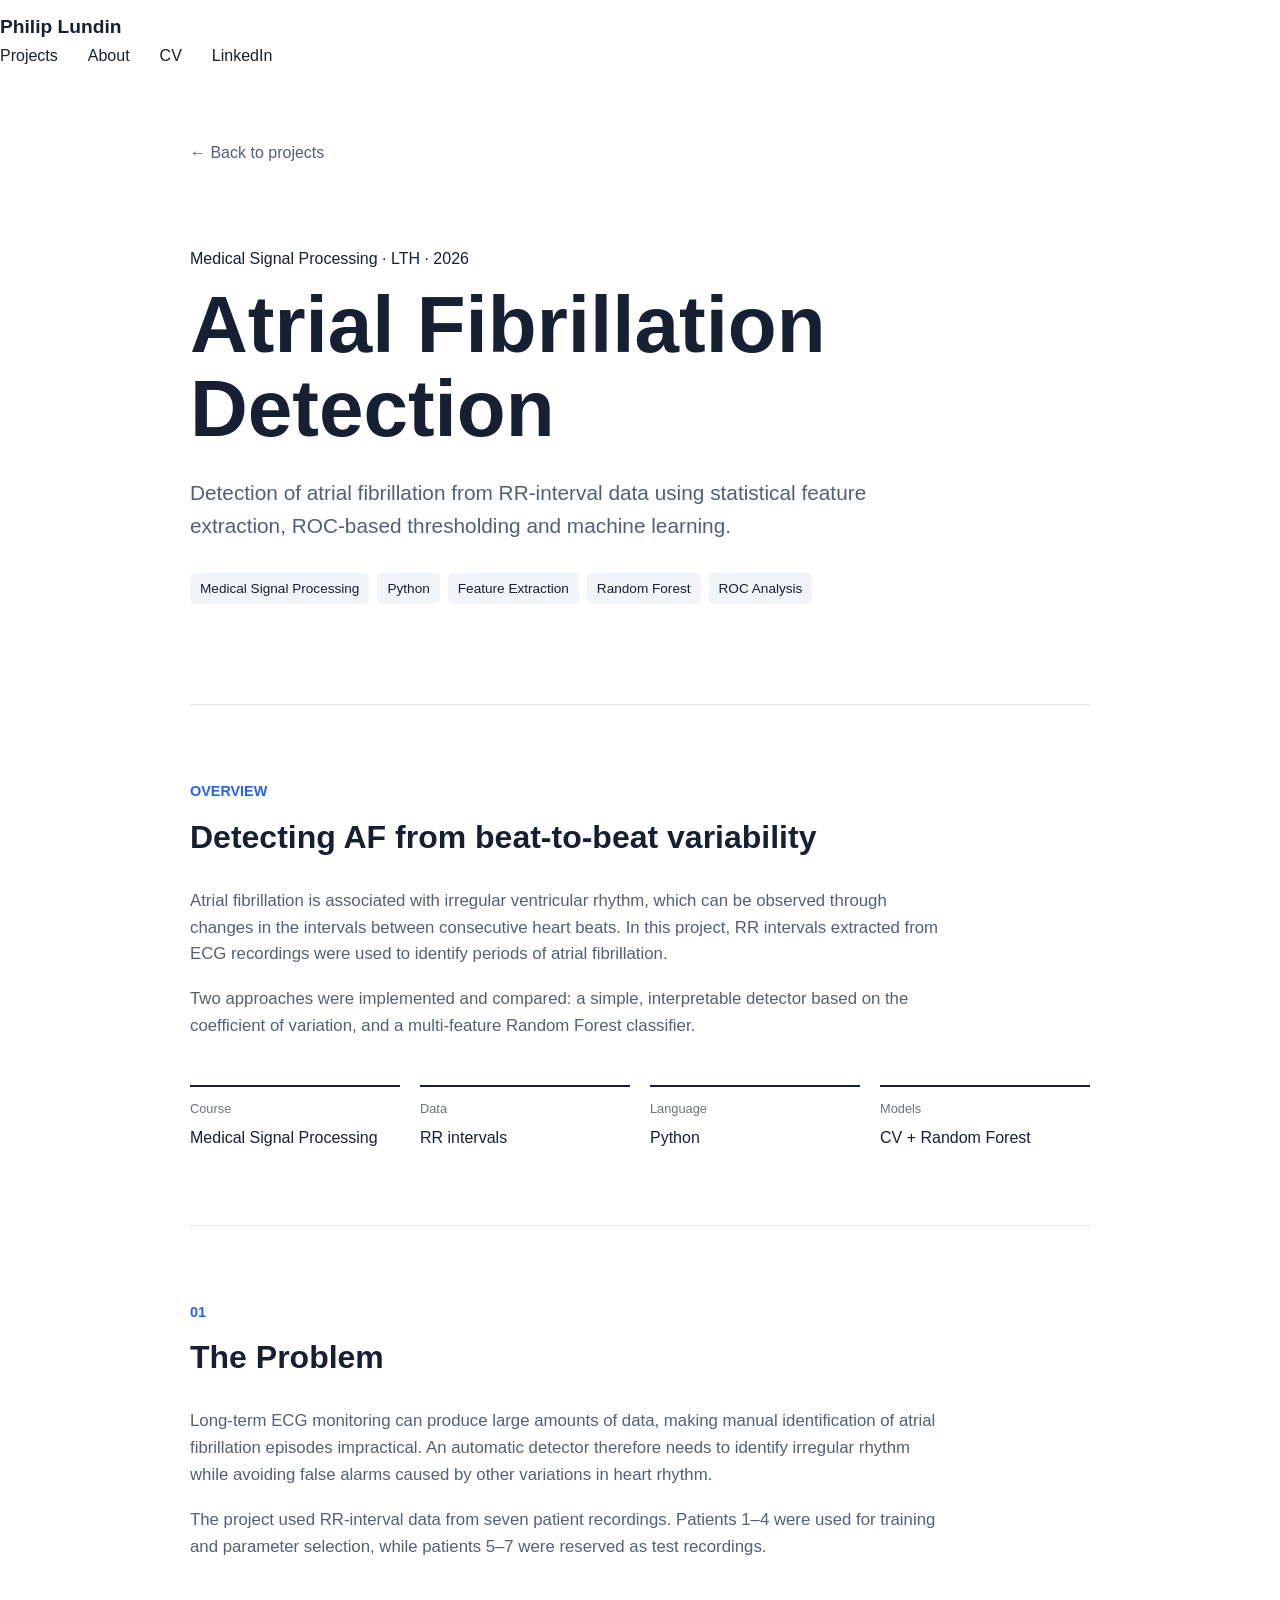
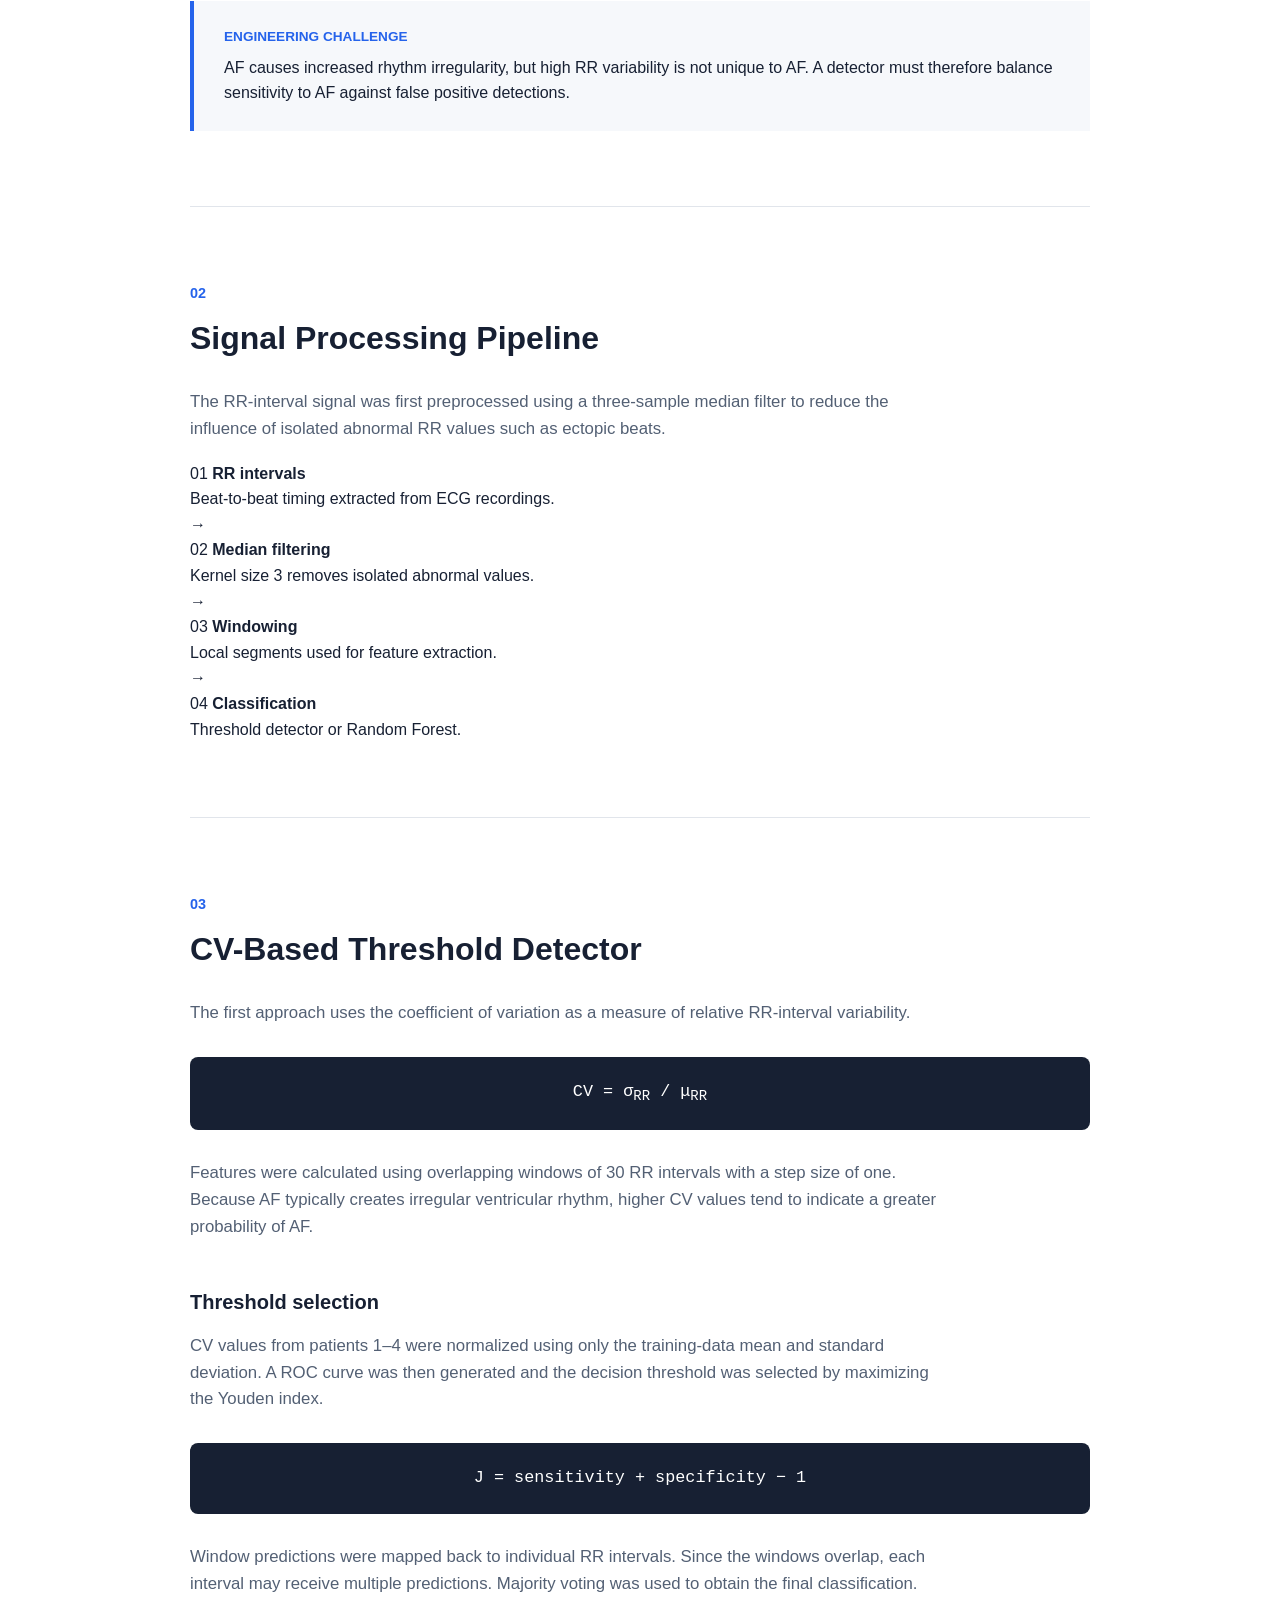
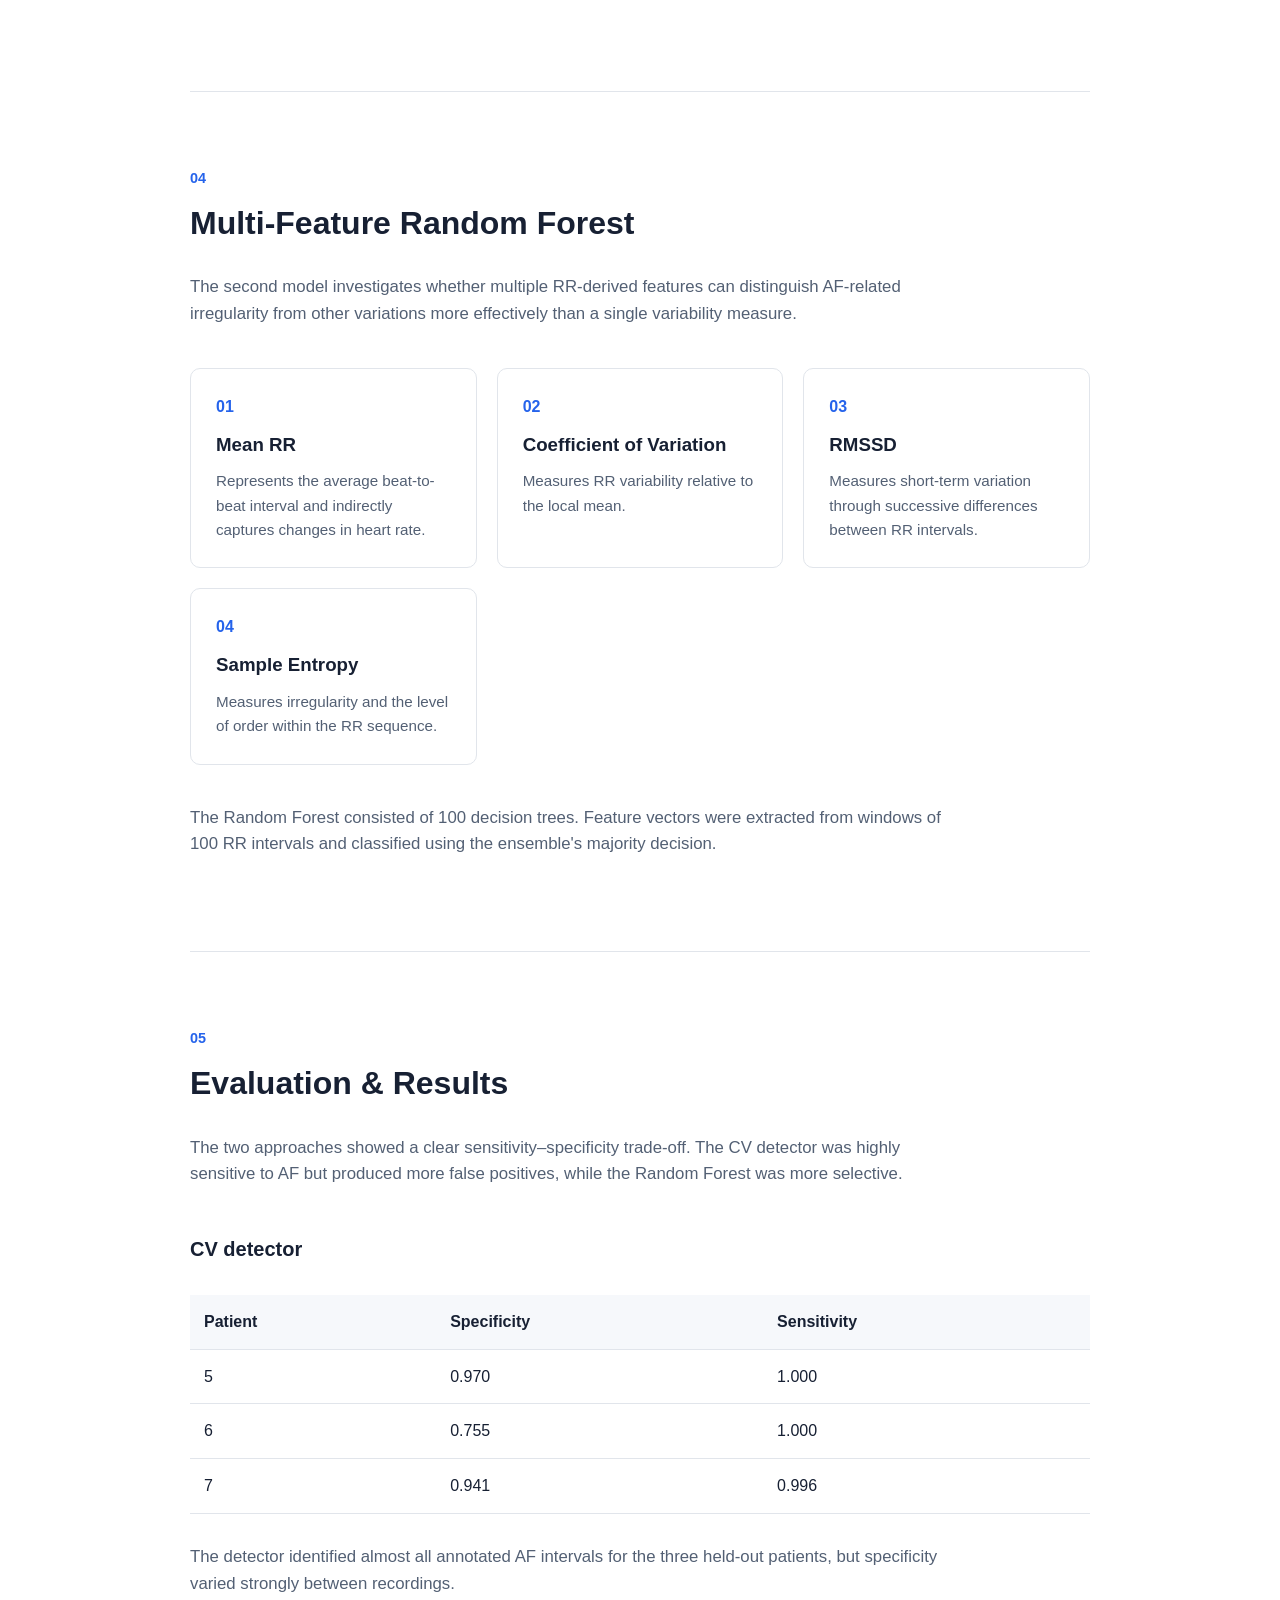
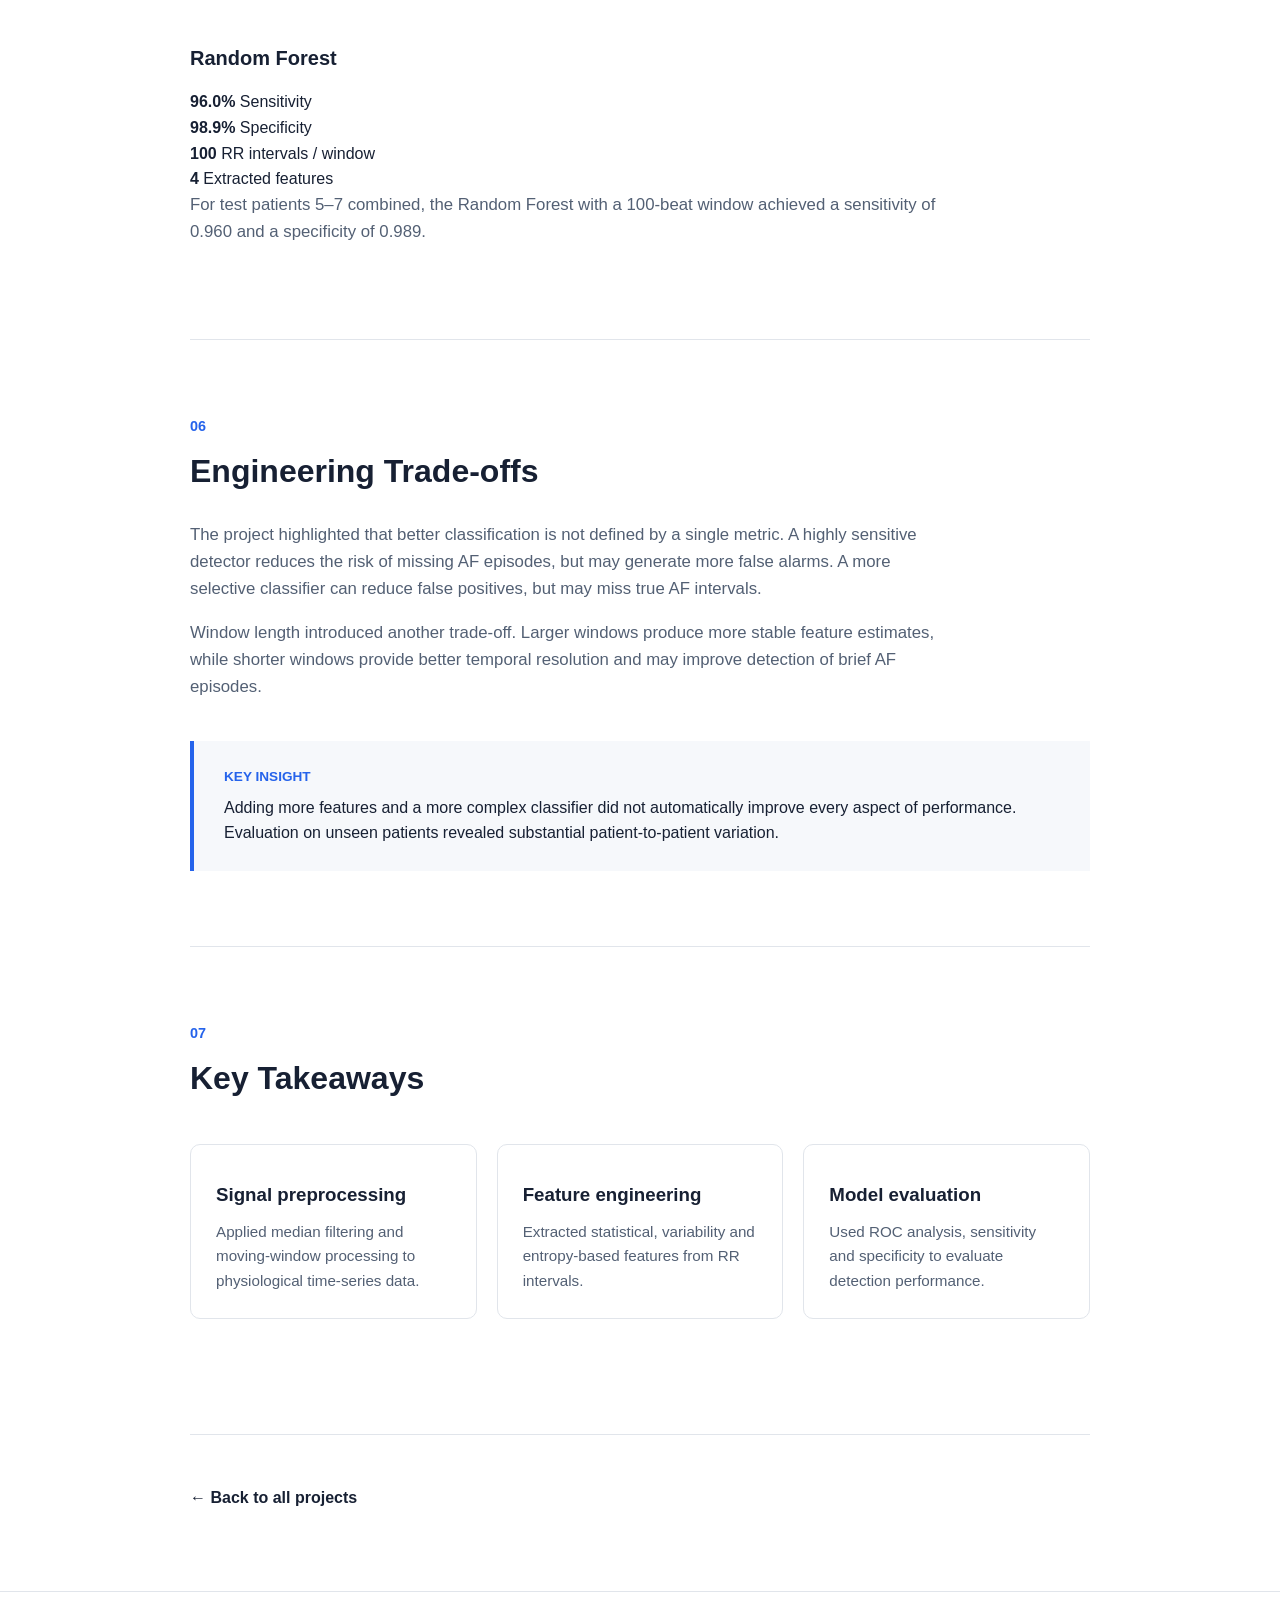
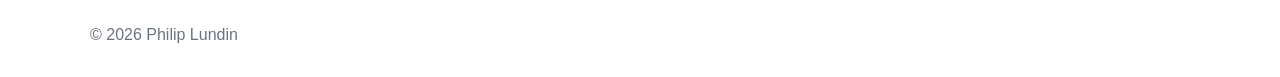
==== projects/af-detection.html @ 6f939ded "Create af-detection.html" ====
<!DOCTYPE html>
<html lang="en">

<head>
    <meta charset="UTF-8">
    <meta name="viewport" content="width=device-width, initial-scale=1.0">

    <title>Atrial Fibrillation Detection | Philip Lundin</title>

    <link rel="stylesheet" href="../style.css">
</head>

<body>

    <!-- Navigation -->
    <nav>
        <div class="nav-container">

            <div class="logo">
                <a href="../index.html">Philip Lundin</a>
            </div>

            <div class="nav-links">
                <a href="../index.html#projects">Projects</a>
                <a href="../index.html#about">About</a>
                <a href="../Philip_Lundin_CV.pdf" target="_blank">CV</a>
                <a href="https://www.linkedin.com/in/philip-lundin-190a9a296/"
                   target="_blank">
                    LinkedIn
                </a>
            </div>

        </div>
    </nav>


    <main class="container project-page">

        <a href="../index.html#projects" class="back-link">
            ← Back to projects
        </a>


        <!-- Project Hero -->
        <section class="project-hero">

            <p class="eyebrow">
                Medical Signal Processing · LTH · 2026
            </p>

            <h1>Atrial Fibrillation Detection</h1>

            <p class="project-lead">
                Detection of atrial fibrillation from RR-interval data using
                statistical feature extraction, ROC-based thresholding and
                machine learning.
            </p>

            <div class="tags project-tags">
                <span class="tag">Medical Signal Processing</span>
                <span class="tag">Python</span>
                <span class="tag">Feature Extraction</span>
                <span class="tag">Random Forest</span>
                <span class="tag">ROC Analysis</span>
            </div>

        </section>


        <!-- Overview -->
        <section class="project-section">

            <p class="section-number">OVERVIEW</p>

            <h2>Detecting AF from beat-to-beat variability</h2>

            <p>
                Atrial fibrillation is associated with irregular ventricular
                rhythm, which can be observed through changes in the intervals
                between consecutive heart beats. In this project, RR intervals
                extracted from ECG recordings were used to identify periods of
                atrial fibrillation.
            </p>

            <p>
                Two approaches were implemented and compared: a simple,
                interpretable detector based on the coefficient of variation,
                and a multi-feature Random Forest classifier.
            </p>

            <div class="project-facts">

                <div>
                    <span class="fact-label">Course</span>
                    Medical Signal Processing
                </div>

                <div>
                    <span class="fact-label">Data</span>
                    RR intervals
                </div>

                <div>
                    <span class="fact-label">Language</span>
                    Python
                </div>

                <div>
                    <span class="fact-label">Models</span>
                    CV + Random Forest
                </div>

            </div>

        </section>


        <!-- Problem -->
        <section class="project-section">

            <p class="section-number">01</p>

            <h2>The Problem</h2>

            <p>
                Long-term ECG monitoring can produce large amounts of data,
                making manual identification of atrial fibrillation episodes
                impractical. An automatic detector therefore needs to identify
                irregular rhythm while avoiding false alarms caused by other
                variations in heart rhythm.
            </p>

            <p>
                The project used RR-interval data from seven patient recordings.
                Patients 1–4 were used for training and parameter selection,
                while patients 5–7 were reserved as test recordings.
            </p>

            <div class="highlight-box">

                <span>Engineering challenge</span>

                <p>
                    AF causes increased rhythm irregularity, but high RR
                    variability is not unique to AF. A detector must therefore
                    balance sensitivity to AF against false positive detections.
                </p>

            </div>

        </section>


        <!-- Processing Pipeline -->
        <section class="project-section">

            <p class="section-number">02</p>

            <h2>Signal Processing Pipeline</h2>

            <p>
                The RR-interval signal was first preprocessed using a
                three-sample median filter to reduce the influence of isolated
                abnormal RR values such as ectopic beats.
            </p>

            <div class="af-pipeline">

                <div class="pipeline-step">
                    <span>01</span>
                    <strong>RR intervals</strong>
                    <p>Beat-to-beat timing extracted from ECG recordings.</p>
                </div>

                <div class="pipeline-arrow">→</div>

                <div class="pipeline-step">
                    <span>02</span>
                    <strong>Median filtering</strong>
                    <p>Kernel size 3 removes isolated abnormal values.</p>
                </div>

                <div class="pipeline-arrow">→</div>

                <div class="pipeline-step">
                    <span>03</span>
                    <strong>Windowing</strong>
                    <p>Local segments used for feature extraction.</p>
                </div>

                <div class="pipeline-arrow">→</div>

                <div class="pipeline-step">
                    <span>04</span>
                    <strong>Classification</strong>
                    <p>Threshold detector or Random Forest.</p>
                </div>

            </div>

        </section>


        <!-- CV detector -->
        <section class="project-section">

            <p class="section-number">03</p>

            <h2>CV-Based Threshold Detector</h2>

            <p>
                The first approach uses the coefficient of variation as a
                measure of relative RR-interval variability.
            </p>

            <div class="equation">
                CV = σ<sub>RR</sub> / μ<sub>RR</sub>
            </div>

            <p>
                Features were calculated using overlapping windows of 30 RR
                intervals with a step size of one. Because AF typically creates
                irregular ventricular rhythm, higher CV values tend to indicate
                a greater probability of AF.
            </p>

            <h3 class="subheading">Threshold selection</h3>

            <p>
                CV values from patients 1–4 were normalized using only the
                training-data mean and standard deviation. A ROC curve was then
                generated and the decision threshold was selected by maximizing
                the Youden index.
            </p>

            <div class="equation">
                J = sensitivity + specificity − 1
            </div>

            <p>
                Window predictions were mapped back to individual RR intervals.
                Since the windows overlap, each interval may receive multiple
                predictions. Majority voting was used to obtain the final
                classification.
            </p>

        </section>


        <!-- Random Forest -->
        <section class="project-section">

            <p class="section-number">04</p>

            <h2>Multi-Feature Random Forest</h2>

            <p>
                The second model investigates whether multiple RR-derived
                features can distinguish AF-related irregularity from other
                variations more effectively than a single variability measure.
            </p>

            <div class="method-grid">

                <div class="method-card">
                    <span>01</span>
                    <h3>Mean RR</h3>
                    <p>
                        Represents the average beat-to-beat interval and
                        indirectly captures changes in heart rate.
                    </p>
                </div>

                <div class="method-card">
                    <span>02</span>
                    <h3>Coefficient of Variation</h3>
                    <p>
                        Measures RR variability relative to the local mean.
                    </p>
                </div>

                <div class="method-card">
                    <span>03</span>
                    <h3>RMSSD</h3>
                    <p>
                        Measures short-term variation through successive
                        differences between RR intervals.
                    </p>
                </div>

                <div class="method-card">
                    <span>04</span>
                    <h3>Sample Entropy</h3>
                    <p>
                        Measures irregularity and the level of order within
                        the RR sequence.
                    </p>
                </div>

            </div>

            <p>
                The Random Forest consisted of 100 decision trees. Feature
                vectors were extracted from windows of 100 RR intervals and
                classified using the ensemble's majority decision.
            </p>

        </section>


        <!-- Results -->
        <section class="project-section">

            <p class="section-number">05</p>

            <h2>Evaluation & Results</h2>

            <p>
                The two approaches showed a clear sensitivity–specificity
                trade-off. The CV detector was highly sensitive to AF but
                produced more false positives, while the Random Forest was more
                selective.
            </p>

            <h3 class="subheading">CV detector</h3>

            <div class="results-table-wrapper">

                <table class="results-table">

                    <thead>
                        <tr>
                            <th>Patient</th>
                            <th>Specificity</th>
                            <th>Sensitivity</th>
                        </tr>
                    </thead>

                    <tbody>
                        <tr>
                            <td>5</td>
                            <td>0.970</td>
                            <td>1.000</td>
                        </tr>

                        <tr>
                            <td>6</td>
                            <td>0.755</td>
                            <td>1.000</td>
                        </tr>

                        <tr>
                            <td>7</td>
                            <td>0.941</td>
                            <td>0.996</td>
                        </tr>
                    </tbody>

                </table>

            </div>

            <p>
                The detector identified almost all annotated AF intervals for
                the three held-out patients, but specificity varied strongly
                between recordings.
            </p>


            <h3 class="subheading">Random Forest</h3>

            <div class="af-result-highlight">

                <div>
                    <strong>96.0%</strong>
                    <span>Sensitivity</span>
                </div>

                <div>
                    <strong>98.9%</strong>
                    <span>Specificity</span>
                </div>

                <div>
                    <strong>100</strong>
                    <span>RR intervals / window</span>
                </div>

                <div>
                    <strong>4</strong>
                    <span>Extracted features</span>
                </div>

            </div>

            <p>
                For test patients 5–7 combined, the Random Forest with a
                100-beat window achieved a sensitivity of 0.960 and a
                specificity of 0.989.
            </p>

        </section>


        <!-- Tradeoffs -->
        <section class="project-section">

            <p class="section-number">06</p>

            <h2>Engineering Trade-offs</h2>

            <p>
                The project highlighted that better classification is not
                defined by a single metric. A highly sensitive detector reduces
                the risk of missing AF episodes, but may generate more false
                alarms. A more selective classifier can reduce false positives,
                but may miss true AF intervals.
            </p>

            <p>
                Window length introduced another trade-off. Larger windows
                produce more stable feature estimates, while shorter windows
                provide better temporal resolution and may improve detection of
                brief AF episodes.
            </p>

            <div class="highlight-box">

                <span>Key insight</span>

                <p>
                    Adding more features and a more complex classifier did not
                    automatically improve every aspect of performance.
                    Evaluation on unseen patients revealed substantial
                    patient-to-patient variation.
                </p>

            </div>

        </section>


        <!-- Takeaways -->
        <section class="project-section">

            <p class="section-number">07</p>

            <h2>Key Takeaways</h2>

            <div class="method-grid">

                <div class="method-card">
                    <h3>Signal preprocessing</h3>
                    <p>
                        Applied median filtering and moving-window processing
                        to physiological time-series data.
                    </p>
                </div>

                <div class="method-card">
                    <h3>Feature engineering</h3>
                    <p>
                        Extracted statistical, variability and entropy-based
                        features from RR intervals.
                    </p>
                </div>

                <div class="method-card">
                    <h3>Model evaluation</h3>
                    <p>
                        Used ROC analysis, sensitivity and specificity to
                        evaluate detection performance.
                    </p>
                </div>

            </div>

        </section>


        <div class="project-bottom-nav">
            <a href="../index.html#projects">
                ← Back to all projects
            </a>
        </div>

    </main>


    <footer>
        <div class="container">
            <p>© 2026 Philip Lundin</p>
        </div>
    </footer>

</body>

</html>
---- style.css ----
* {
    margin: 0;
    padding: 0;
    box-sizing: border-box;
}

html {
    scroll-behavior: smooth;
}

body {
    font-family: Arial, Helvetica, sans-serif;
    background: #ffffff;
    color: #172033;
    line-height: 1.6;
}

.container {
    width: min(1100px, 90%);
    margin: 0 auto;
}

/* Navigation */

nav {
    height: 80px;
    display: flex;
    align-items: center;
    justify-content: space-between;
}

.logo {
    font-size: 1.2rem;
    font-weight: 700;
}

.nav-links {
    display: flex;
    gap: 30px;
}

.nav-links a {
    text-decoration: none;
    color: #172033;
    font-weight: 500;
}

.nav-links a:hover {
    color: #2563eb;
}

/* Hero */

.hero {
    min-height: 70vh;
    display: flex;
    flex-direction: column;
    justify-content: center;
    max-width: 800px;
}

.hero-label {
    color: #2563eb;
    font-weight: 600;
    margin-bottom: 12px;
}

.hero h1 {
    font-size: clamp(3rem, 7vw, 5.5rem);
    line-height: 1;
    margin-bottom: 24px;
}

.hero-description {
    font-size: 1.25rem;
    color: #536074;
    max-width: 700px;
}

.hero-links {
    display: flex;
    gap: 15px;
    margin-top: 30px;
}

.button {
    display: inline-block;
    padding: 11px 20px;
    border-radius: 7px;
    text-decoration: none;
    font-weight: 600;
    background: #172033;
    color: white;
}

.button-secondary {
    background: white;
    color: #172033;
    border: 1px solid #d5d9e0;
}

/* Sections */

section {
    padding: 80px 0;
}

.section-title {
    font-size: 2rem;
    margin-bottom: 35px;
}

/* Projects */

.project-grid {
    display: grid;
    grid-template-columns: repeat(2, 1fr);
    gap: 25px;
}

.project-card {
    border: 1px solid #e1e5eb;
    border-radius: 12px;
    padding: 30px;
    min-height: 230px;
    transition: transform 0.2s ease, box-shadow 0.2s ease;
}

.project-card:hover {
    transform: translateY(-4px);
    box-shadow: 0 10px 30px rgba(0, 0, 0, 0.08);
}

.project-card h3 {
    font-size: 1.35rem;
    margin-bottom: 12px;
}

.project-card p {
    color: #536074;
}

.tags {
    margin-top: 25px;
    display: flex;
    flex-wrap: wrap;
    gap: 8px;
}

.tag {
    background: #f1f4f8;
    padding: 5px 10px;
    border-radius: 5px;
    font-size: 0.85rem;
}

/* About */

.about-text {
    max-width: 750px;
    color: #536074;
    font-size: 1.05rem;
}

/* Footer */

footer {
    border-top: 1px solid #e1e5eb;
    padding: 30px 0;
    color: #6b7280;
}

/* Mobile */

@media (max-width: 700px) {
    .project-grid {
        grid-template-columns: 1fr;
    }

    .nav-links {
        gap: 15px;
    }

    .hero {
        min-height: 65vh;
    }
}
.project-link {
    text-decoration: none;
    color: inherit;
    display: block;
}
/* =========================
   PROJECT PAGES
   ========================= */

.logo a {
    text-decoration: none;
    color: inherit;
}

.project-page {
    max-width: 900px;
    margin: 0 auto;
}

.back-link {
    display: inline-block;
    margin-top: 60px;
    color: #536074;
    text-decoration: none;
    font-weight: 500;
}

.back-link:hover {
    color: #2563eb;
}


/* Project Hero */

.project-hero {
    padding: 80px 0 100px;
}

.project-hero h1 {
    font-size: clamp(3rem, 7vw, 5rem);
    line-height: 1.05;
    margin: 12px 0 25px;
}

.project-lead {
    font-size: 1.3rem;
    color: #536074;
    max-width: 750px;
}

.project-tags {
    margin-top: 30px;
}


/* Main project sections */

.project-section {
    padding: 75px 0;
    border-top: 1px solid #e1e5eb;
}

.project-section h2 {
    font-size: 2rem;
    margin-bottom: 25px;
}

.project-section > p {
    max-width: 760px;
    color: #536074;
    font-size: 1.05rem;
    margin-bottom: 18px;
}

.section-number {
    color: #2563eb !important;
    font-weight: 700;
    font-size: 0.9rem !important;
    margin-bottom: 8px !important;
}

.subheading {
    font-size: 1.25rem;
    margin-top: 45px;
    margin-bottom: 15px;
}


/* Overview facts */

.project-facts {
    display: grid;
    grid-template-columns: repeat(4, 1fr);
    gap: 20px;
    margin-top: 45px;
}

.project-facts > div {
    border-top: 2px solid #172033;
    padding-top: 12px;
}

.fact-label {
    display: block;
    color: #6b7280;
    font-size: 0.8rem;
    margin-bottom: 5px;
}


/* Highlight */

.highlight-box {
    margin-top: 40px;
    background: #f6f8fb;
    border-left: 4px solid #2563eb;
    padding: 25px 30px;
}

.highlight-box span {
    display: block;
    color: #2563eb;
    font-size: 0.85rem;
    font-weight: 700;
    text-transform: uppercase;
    margin-bottom: 7px;
}


/* Method */

.method-grid {
    display: grid;
    grid-template-columns: repeat(3, 1fr);
    gap: 20px;
    margin: 40px 0;
}

.method-card {
    border: 1px solid #e1e5eb;
    border-radius: 10px;
    padding: 25px;
}

.method-card > span {
    color: #2563eb;
    font-weight: 700;
}

.method-card h3 {
    margin: 10px 0;
}

.method-card p {
    color: #536074;
    font-size: 0.95rem;
}


/* Equation */

.equation {
    margin: 30px 0;
    padding: 22px;
    background: #172033;
    color: white;
    border-radius: 8px;
    font-family: "Courier New", monospace;
    text-align: center;
    font-size: 1.05rem;
}


/* Parameters */

.parameter-grid {
    display: grid;
    grid-template-columns: repeat(4, 1fr);
    gap: 15px;
    margin: 40px 0;
}

.parameter {
    background: #f6f8fb;
    border-radius: 8px;
    padding: 25px 15px;
    text-align: center;
}

.parameter strong {
    display: block;
    font-size: 1.5rem;
    margin-bottom: 5px;
}

.parameter span {
    color: #6b7280;
    font-size: 0.85rem;
}


/* Code */

.code-block {
    margin: 40px 0;
    background: #111827;
    border-radius: 10px;
    overflow-x: auto;
}

.code-block pre {
    padding: 25px;
    margin: 0;
}

.code-block code {
    color: #f3f4f6;
    font-family: "Courier New", monospace;
    font-size: 0.9rem;
    line-height: 1.7;
}


/* Results table */

.results-table-wrapper {
    overflow-x: auto;
    margin: 30px 0;
}

.results-table {
    width: 100%;
    border-collapse: collapse;
}

.results-table th,
.results-table td {
    text-align: left;
    padding: 14px;
    border-bottom: 1px solid #e1e5eb;
}

.results-table th {
    background: #f6f8fb;
}


/* Bottom navigation */

.project-bottom-nav {
    padding: 50px 0 80px;
    border-top: 1px solid #e1e5eb;
}

.project-bottom-nav a {
    text-decoration: none;
    color: #172033;
    font-weight: 600;
}

.project-bottom-nav a:hover {
    color: #2563eb;
}


/* Mobile project pages */

@media (max-width: 700px) {

    .project-facts,
    .parameter-grid {
        grid-template-columns: repeat(2, 1fr);
    }

    .method-grid {
        grid-template-columns: 1fr;
    }

    .project-hero {
        padding: 60px 0 70px;
    }
}
/* Project images */

.project-hero-image {
    margin: 45px 0 0;
}

.project-hero-image img {
    display: block;
    width: 100%;
    max-height: 650px;
    object-fit: contain;
    background: #f6f8fb;
    border: 1px solid #e1e5eb;
    border-radius: 12px;
    padding: 20px;
}

.project-figure {
    margin: 40px 0;
}

.project-figure img {
    display: block;
    width: 100%;
    max-height: 600px;
    object-fit: contain;
    background: #f6f8fb;
    border: 1px solid #e1e5eb;
    border-radius: 10px;
    padding: 20px;
}

.project-figure figcaption {
    margin-top: 12px;
    color: #6b7280;
    font-size: 0.9rem;
    line-height: 1.5;
}

.gameplay-figure img {
    max-height: 700px;
}
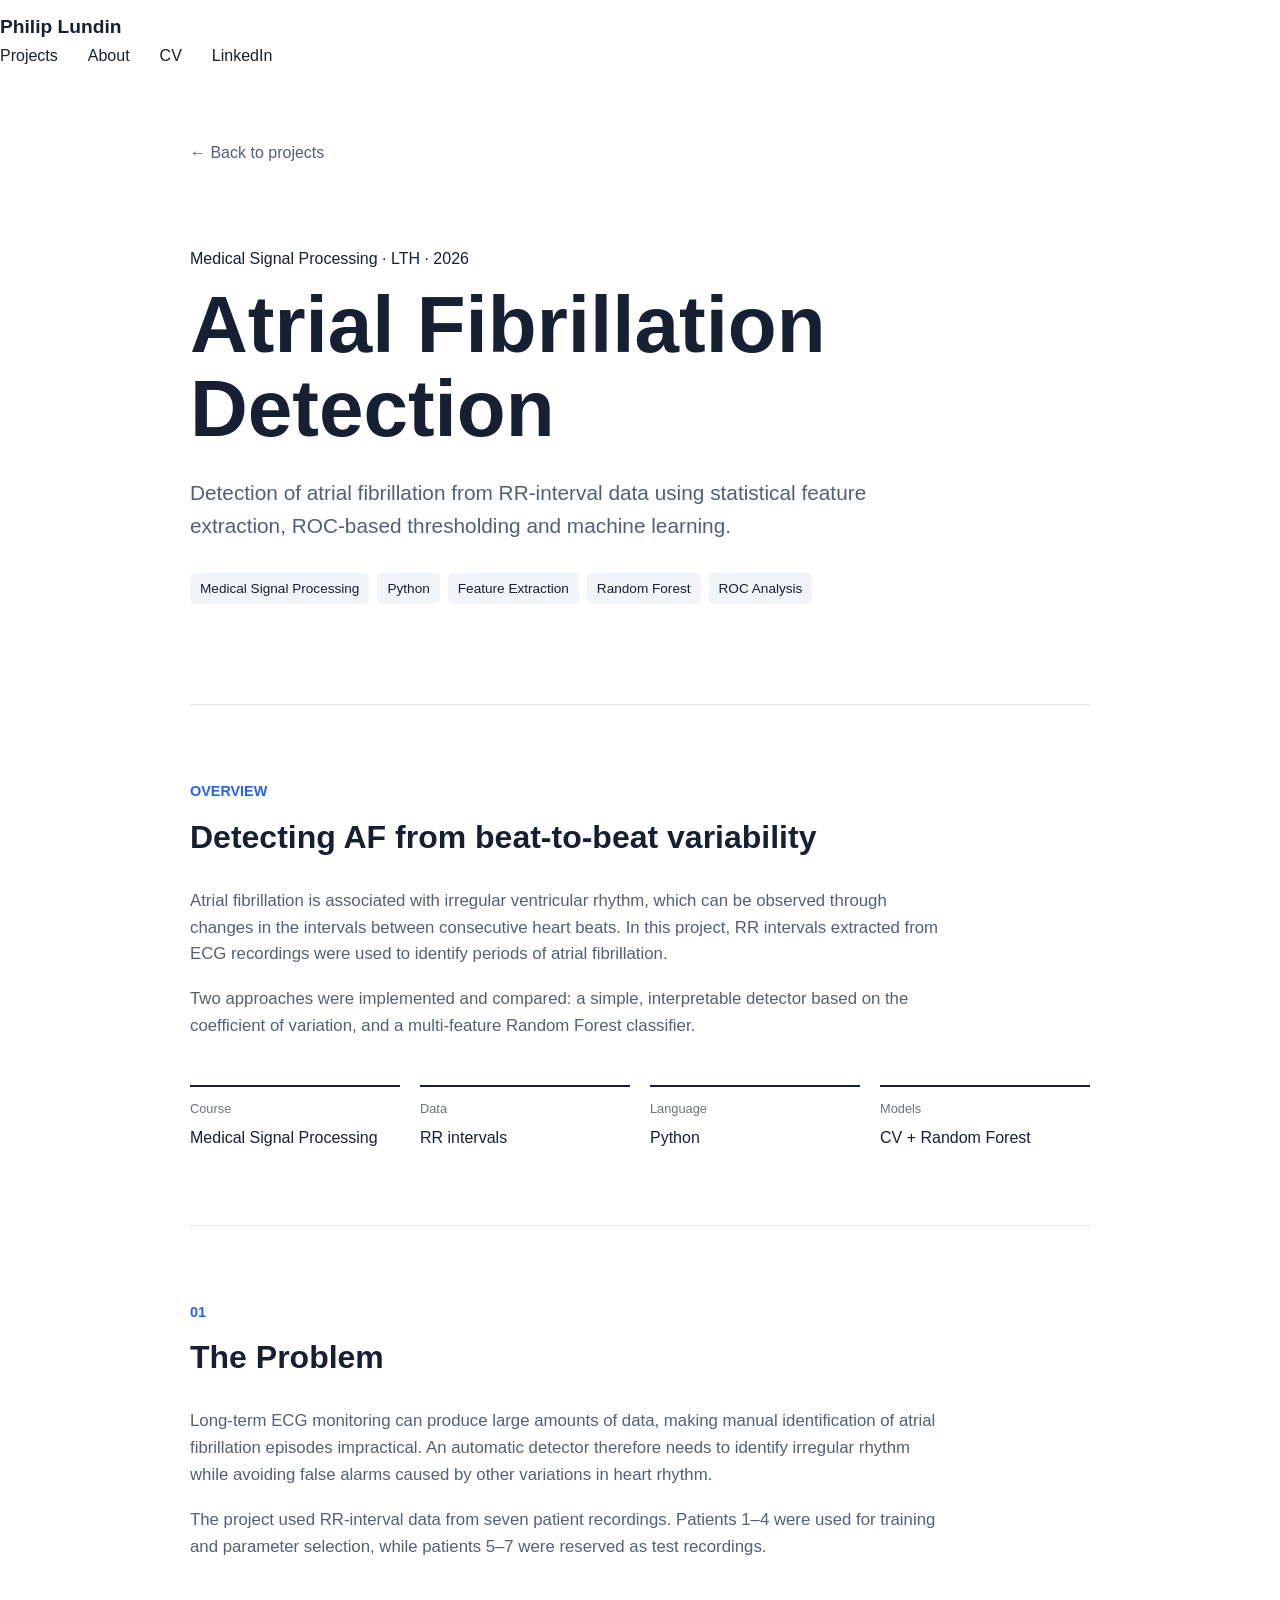
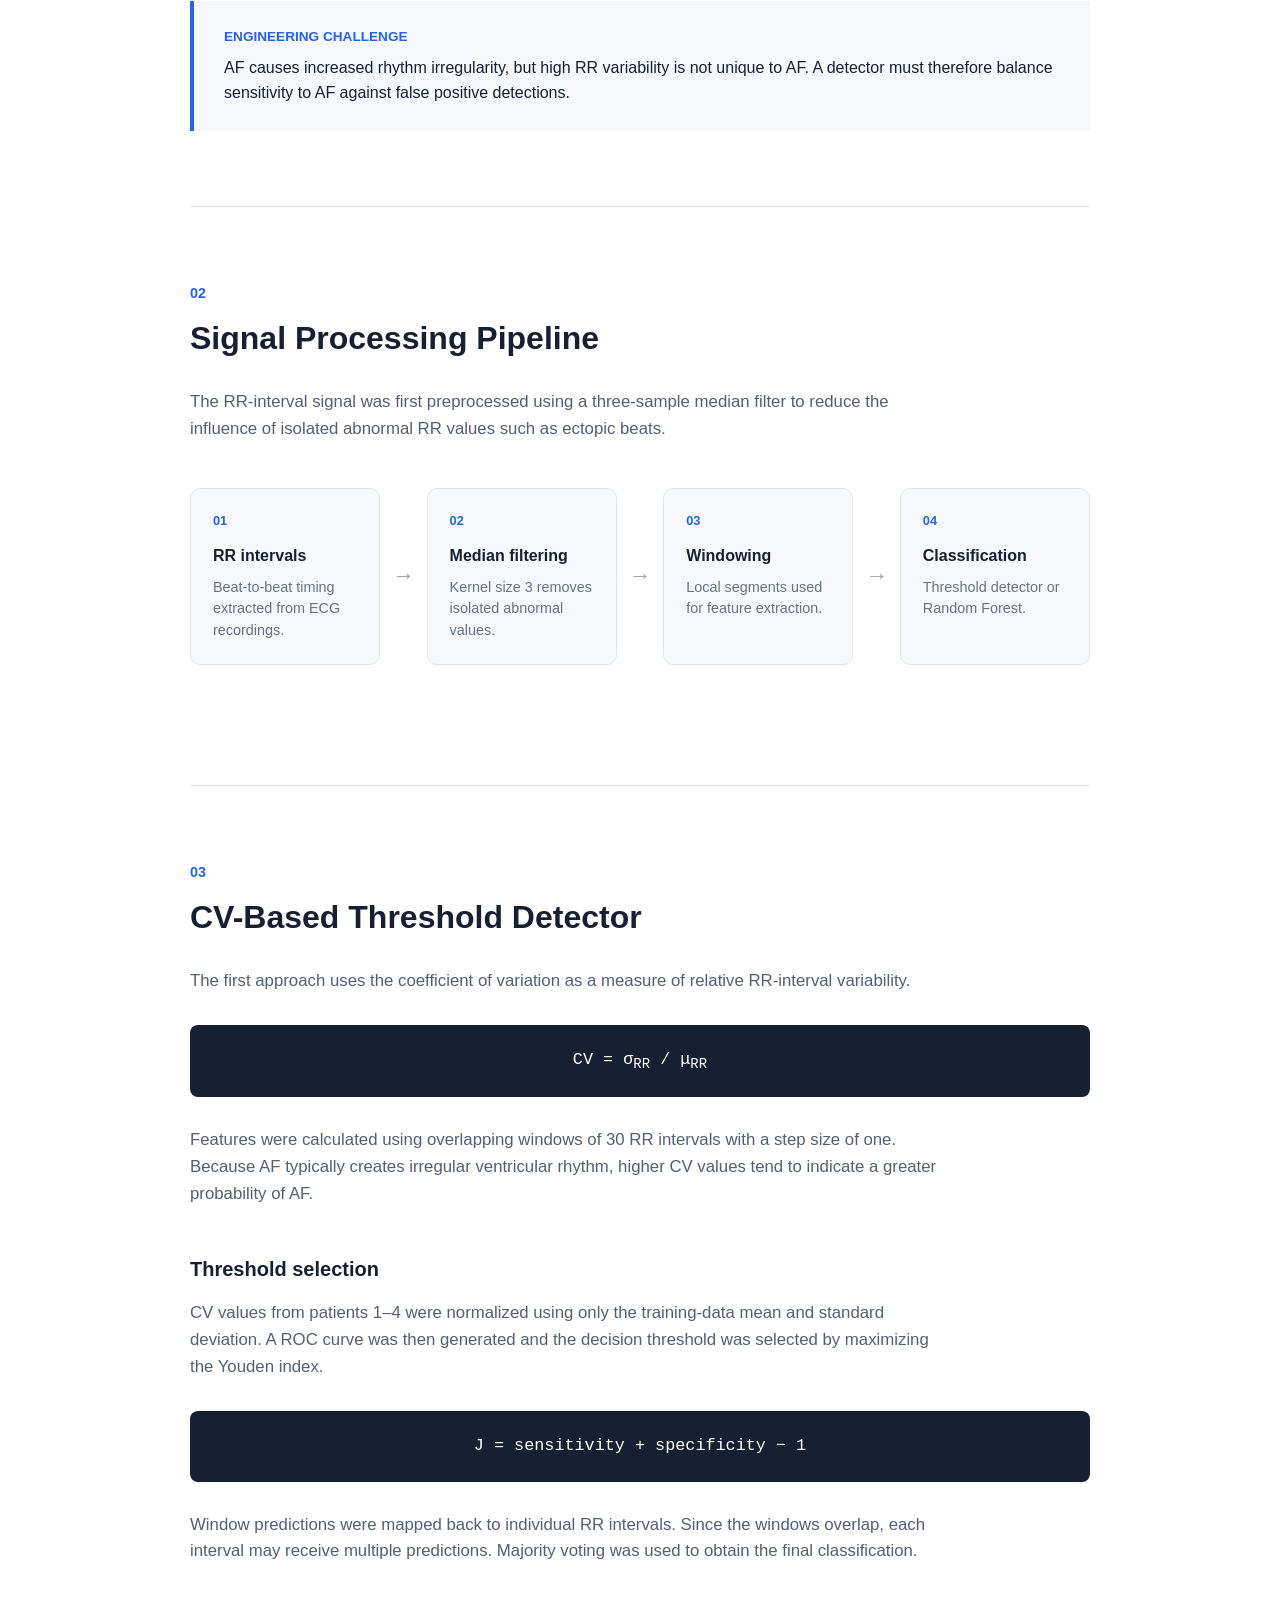
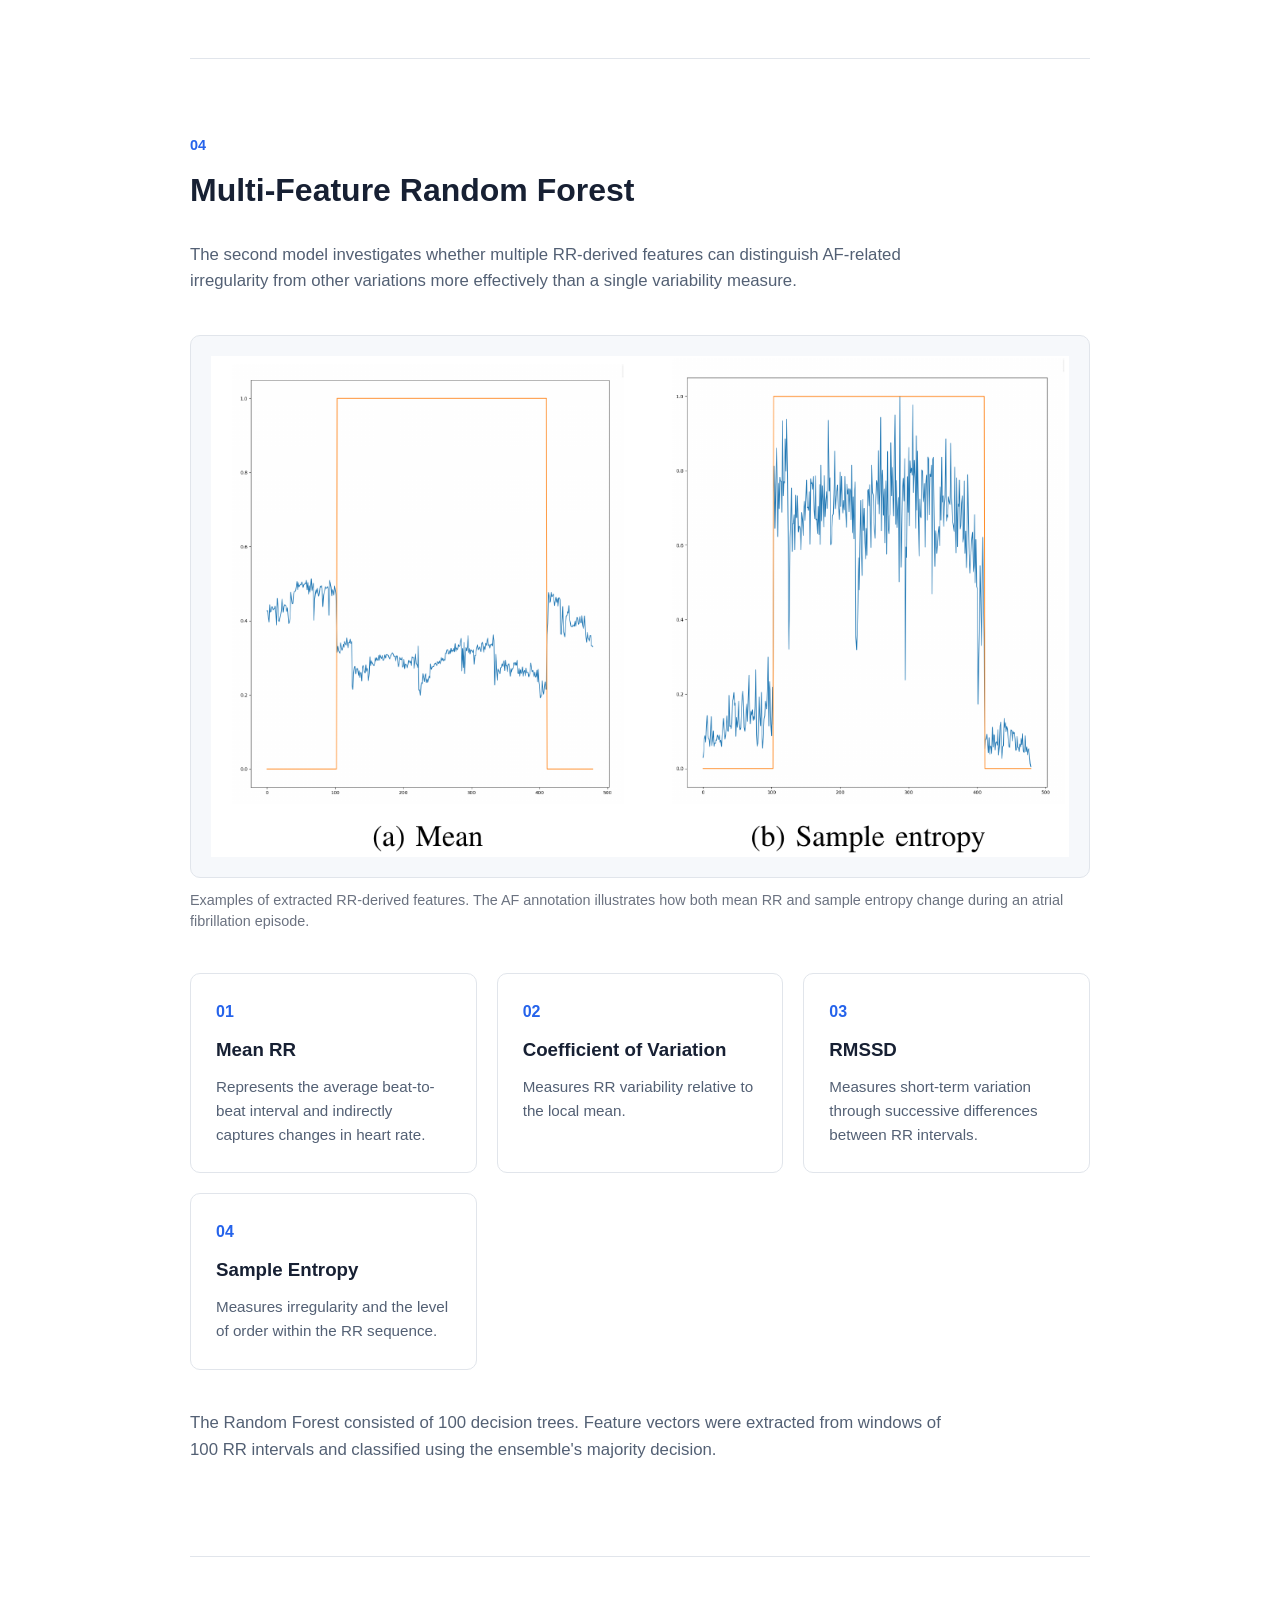
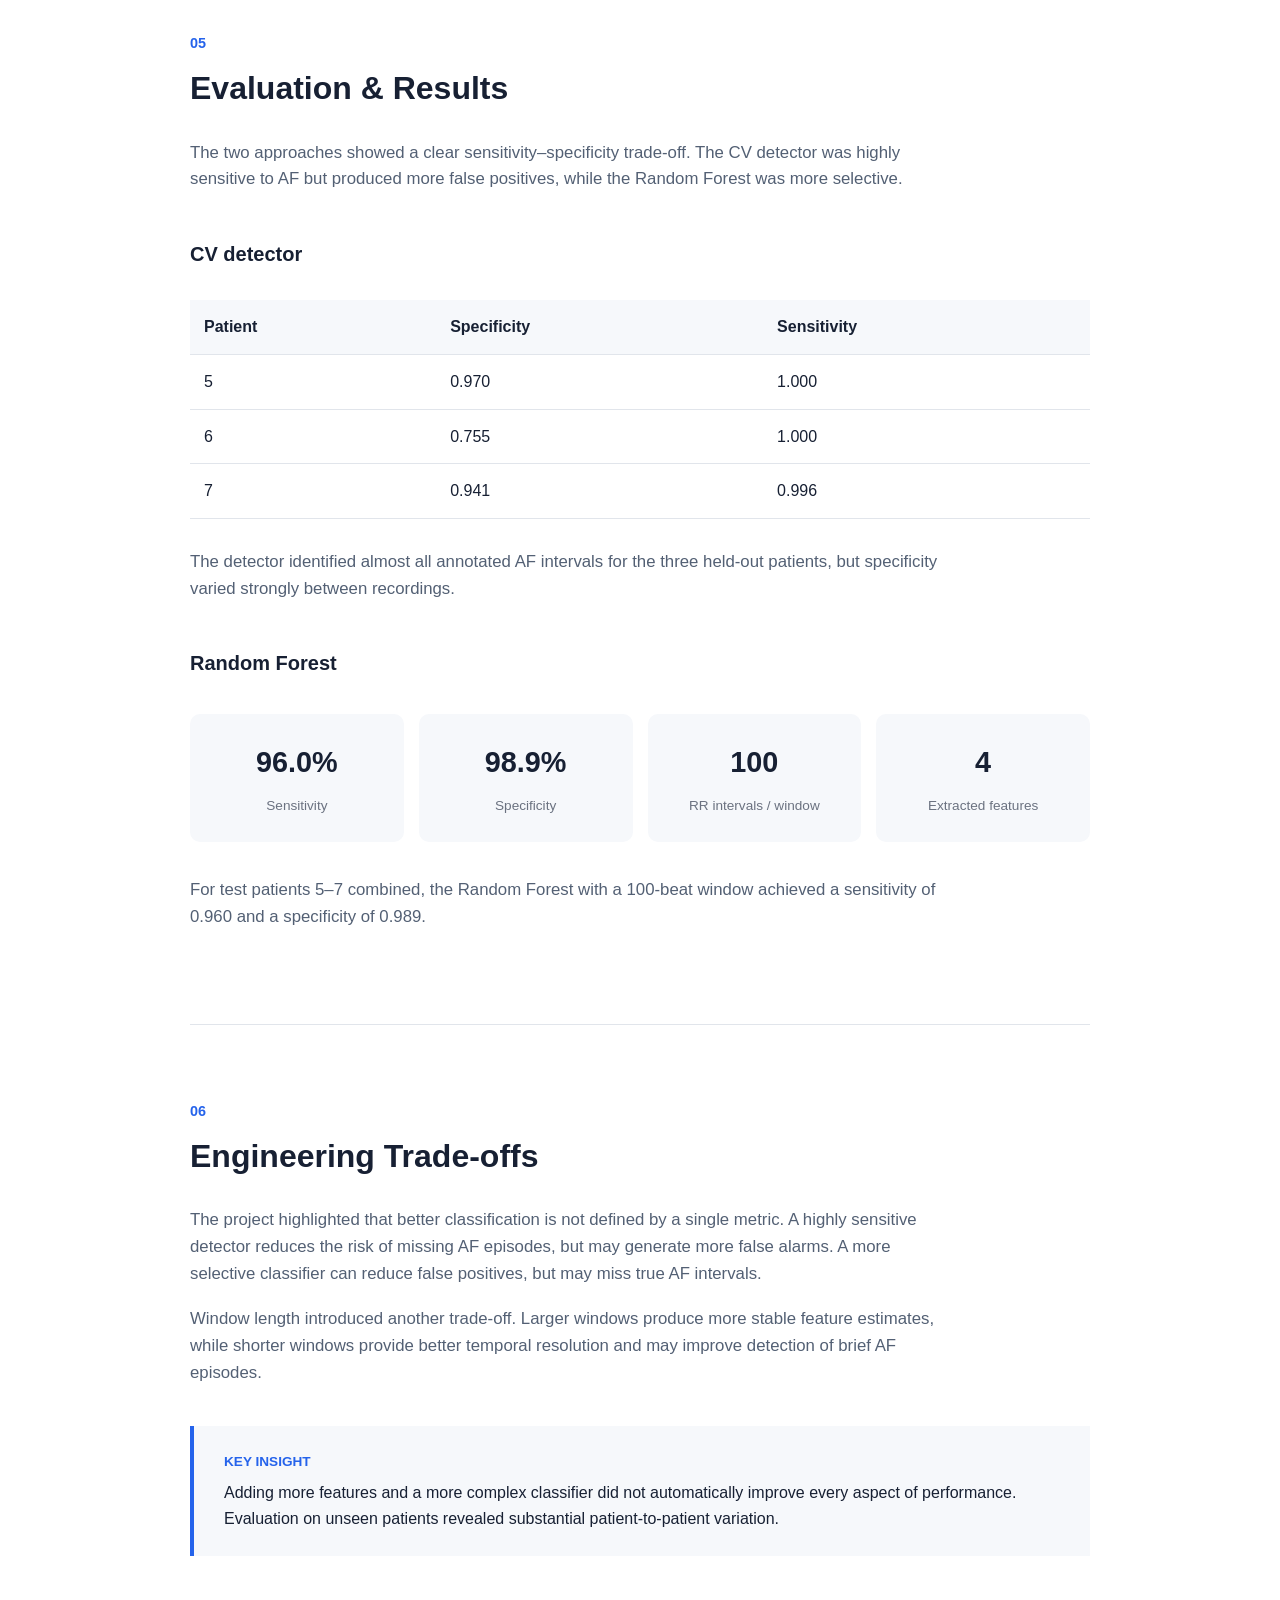
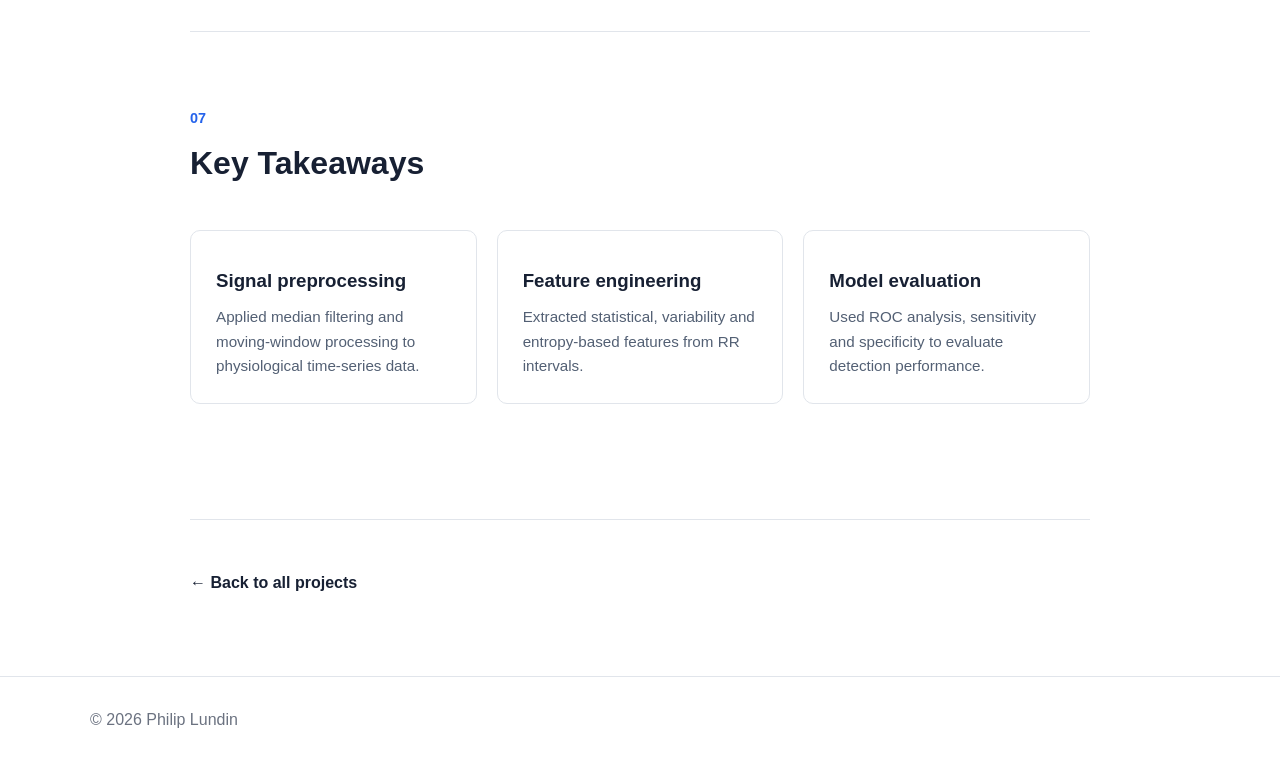
==== commit 0dba660c: "Update af-detection.html" ====
--- a/projects/af-detection.html
+++ b/projects/af-detection.html
@@ -259,7 +259,19 @@
                 features can distinguish AF-related irregularity from other
                 variations more effectively than a single variability measure.
             </p>
-
+<figure class="project-figure">
+
+    <img
+        src="../images/af-detection/af_feature_figure.png"
+        alt="Mean RR and sample entropy features compared with annotated atrial fibrillation periods">
+
+    <figcaption>
+        Examples of extracted RR-derived features. The AF annotation
+        illustrates how both mean RR and sample entropy change during
+        an atrial fibrillation episode.
+    </figcaption>
+
+</figure>
             <div class="method-grid">
 
                 <div class="method-card">
--- a/style.css
+++ b/style.css
@@ -509,3 +509,88 @@
 .gameplay-figure img {
     max-height: 700px;
 }
+/* AF Detection Project */
+
+.af-pipeline {
+    display: flex;
+    align-items: stretch;
+    gap: 12px;
+    margin: 45px 0;
+}
+
+.pipeline-step {
+    flex: 1;
+    background: #f6f8fb;
+    border: 1px solid #e1e5eb;
+    border-radius: 10px;
+    padding: 22px;
+}
+
+.pipeline-step > span {
+    display: block;
+    color: #2563eb;
+    font-size: 0.8rem;
+    font-weight: 700;
+    margin-bottom: 12px;
+}
+
+.pipeline-step strong {
+    display: block;
+    margin-bottom: 8px;
+}
+
+.pipeline-step p {
+    color: #6b7280;
+    font-size: 0.9rem;
+    line-height: 1.5;
+}
+
+.pipeline-arrow {
+    display: flex;
+    align-items: center;
+    justify-content: center;
+    color: #9ca3af;
+    font-size: 1.4rem;
+}
+
+.af-result-highlight {
+    display: grid;
+    grid-template-columns: repeat(4, 1fr);
+    gap: 15px;
+    margin: 35px 0;
+}
+
+.af-result-highlight > div {
+    background: #f6f8fb;
+    border-radius: 10px;
+    padding: 25px 15px;
+    text-align: center;
+}
+
+.af-result-highlight strong {
+    display: block;
+    font-size: 1.8rem;
+    margin-bottom: 6px;
+    color: #172033;
+}
+
+.af-result-highlight span {
+    color: #6b7280;
+    font-size: 0.85rem;
+}
+
+@media (max-width: 800px) {
+
+    .af-pipeline {
+        flex-direction: column;
+    }
+
+    .pipeline-arrow {
+        transform: rotate(90deg);
+        padding: 2px;
+    }
+
+    .af-result-highlight {
+        grid-template-columns: repeat(2, 1fr);
+    }
+}
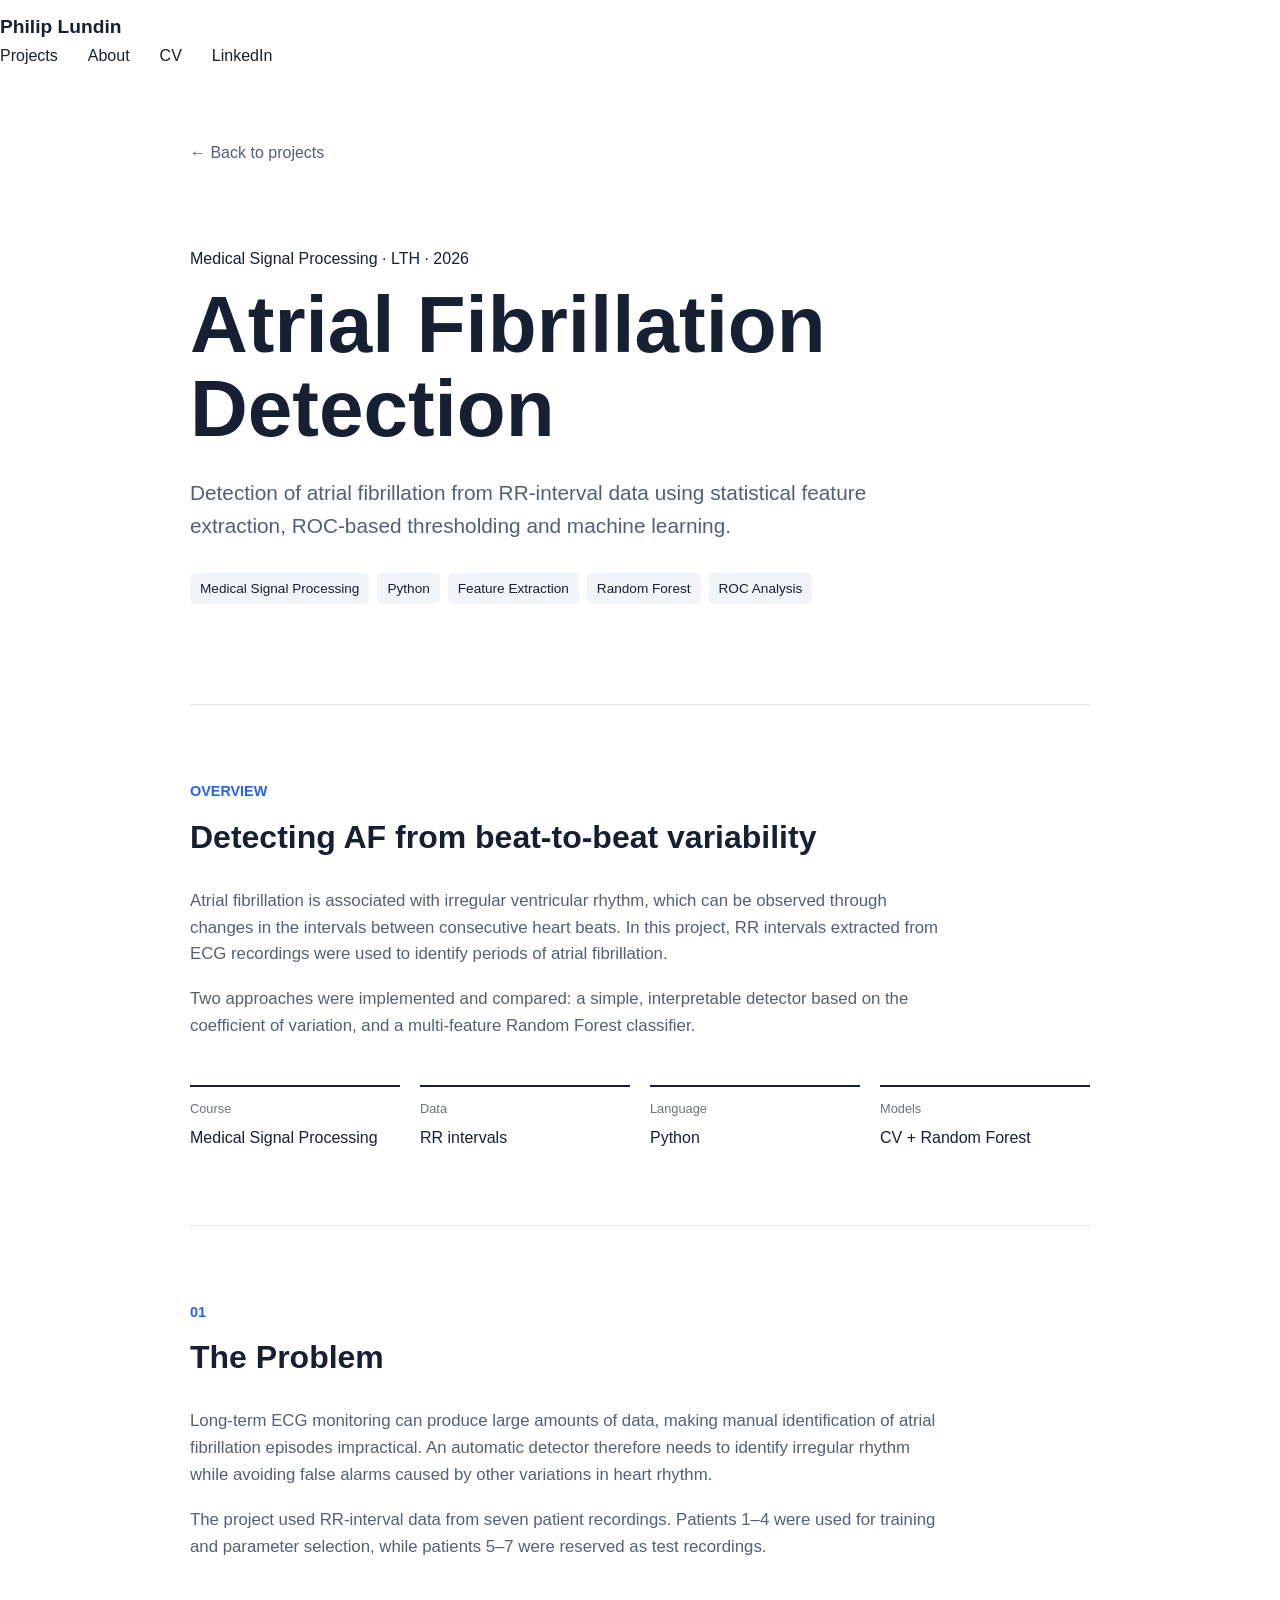
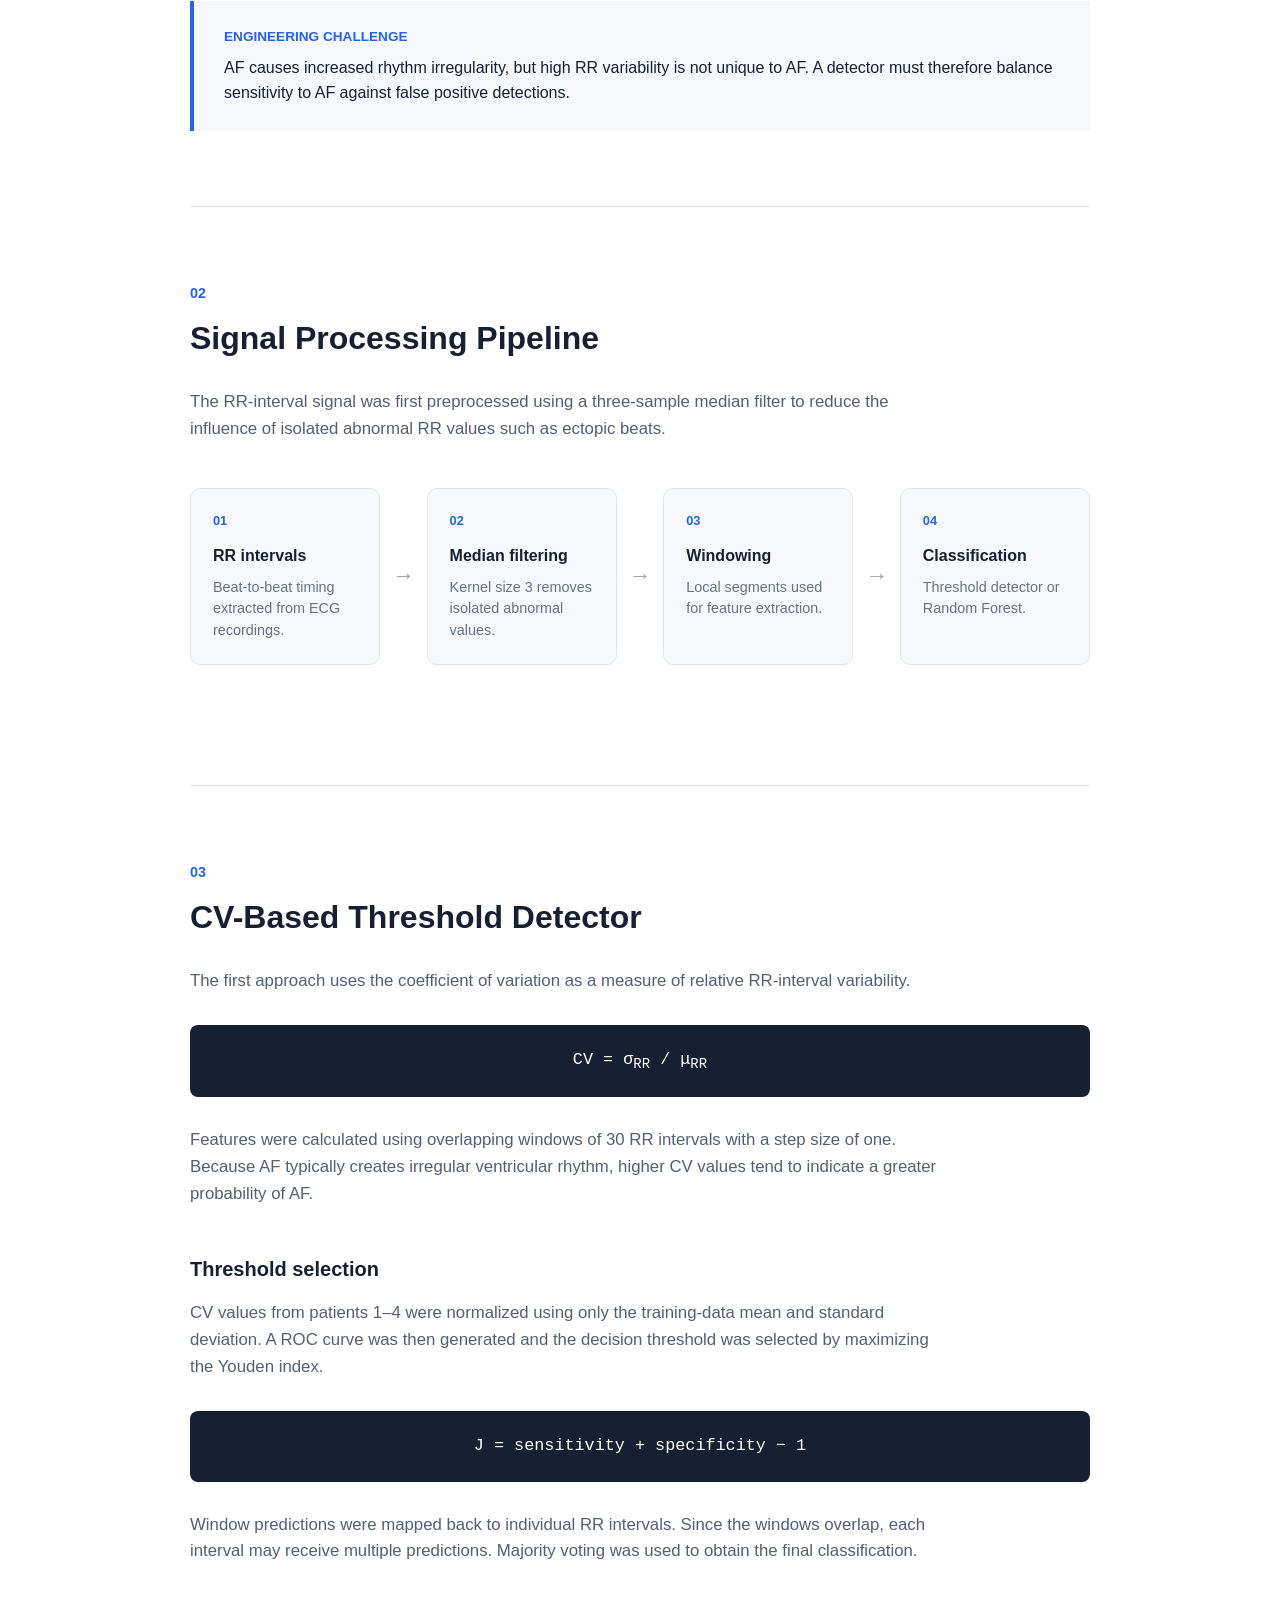
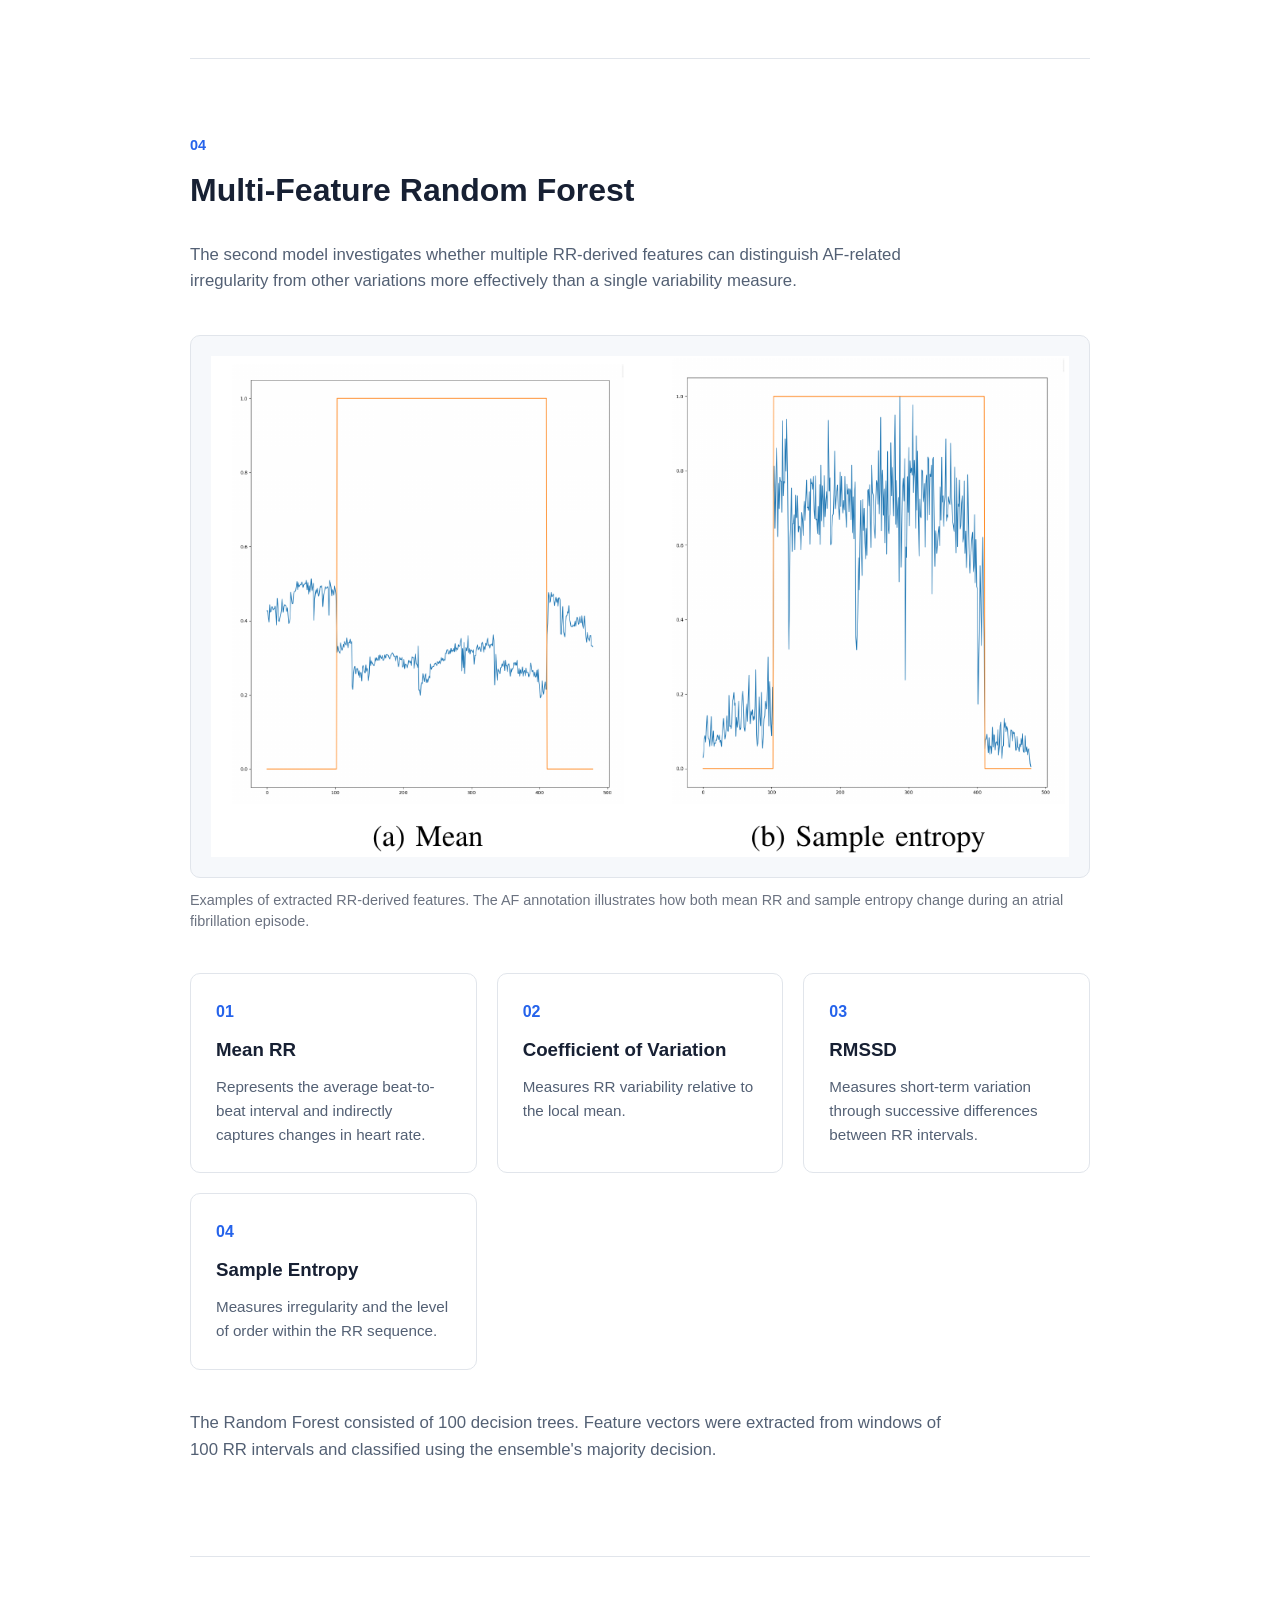
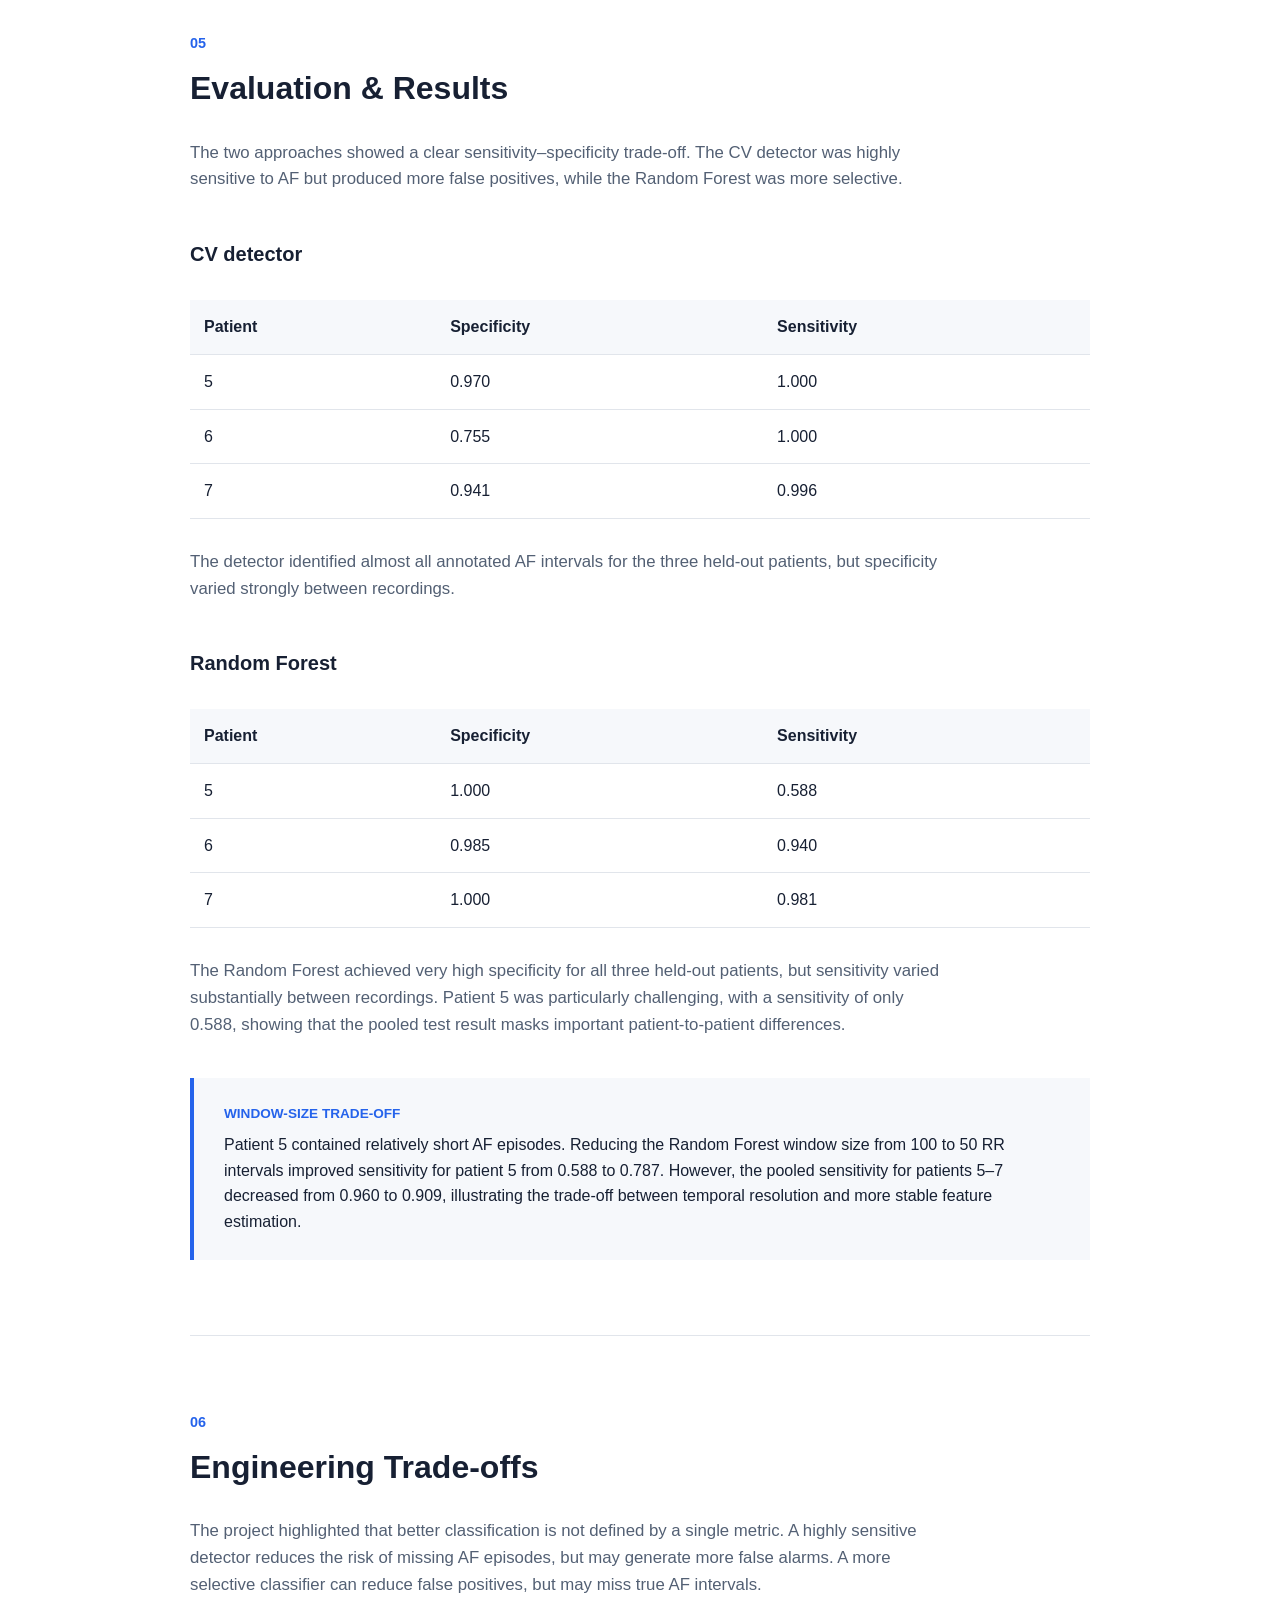
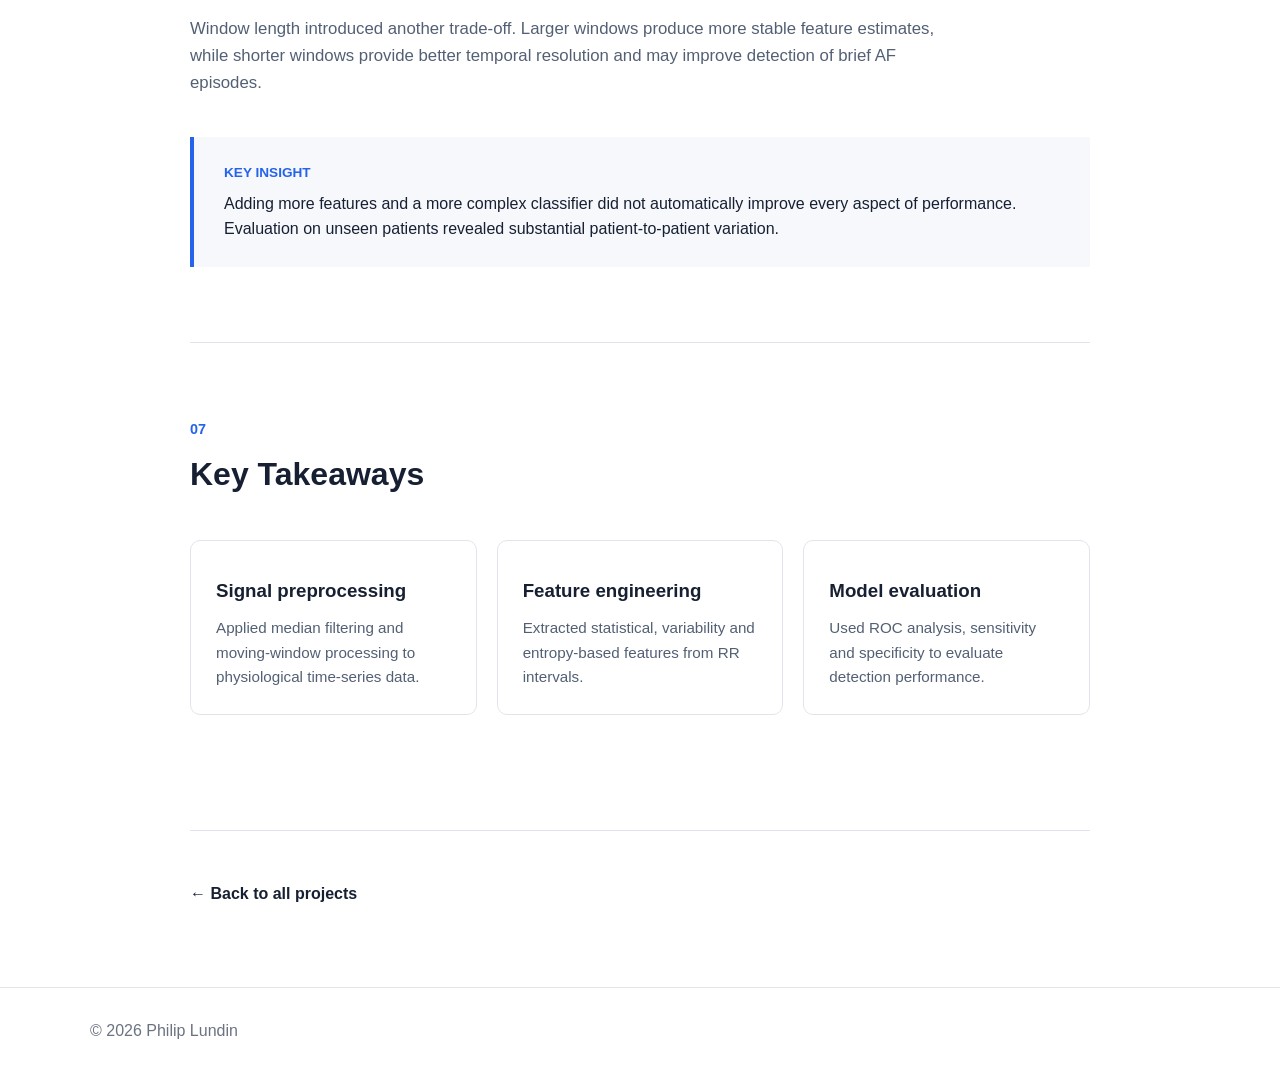
==== commit d4759fdb: "Update af-detection.html" ====
--- a/projects/af-detection.html
+++ b/projects/af-detection.html
@@ -381,35 +381,64 @@
 
             <h3 class="subheading">Random Forest</h3>
 
-            <div class="af-result-highlight">
-
-                <div>
-                    <strong>96.0%</strong>
-                    <span>Sensitivity</span>
-                </div>
-
-                <div>
-                    <strong>98.9%</strong>
-                    <span>Specificity</span>
-                </div>
-
-                <div>
-                    <strong>100</strong>
-                    <span>RR intervals / window</span>
-                </div>
-
-                <div>
-                    <strong>4</strong>
-                    <span>Extracted features</span>
-                </div>
-
-            </div>
-
-            <p>
-                For test patients 5–7 combined, the Random Forest with a
-                100-beat window achieved a sensitivity of 0.960 and a
-                specificity of 0.989.
-            </p>
+<div class="results-table-wrapper">
+
+    <table class="results-table">
+
+        <thead>
+            <tr>
+                <th>Patient</th>
+                <th>Specificity</th>
+                <th>Sensitivity</th>
+            </tr>
+        </thead>
+
+        <tbody>
+            <tr>
+                <td>5</td>
+                <td>1.000</td>
+                <td>0.588</td>
+            </tr>
+
+            <tr>
+                <td>6</td>
+                <td>0.985</td>
+                <td>0.940</td>
+            </tr>
+
+            <tr>
+                <td>7</td>
+                <td>1.000</td>
+                <td>0.981</td>
+            </tr>
+        </tbody>
+
+    </table>
+
+</div>
+
+<p>
+    The Random Forest achieved very high specificity for all three
+    held-out patients, but sensitivity varied substantially between
+    recordings. Patient 5 was particularly challenging, with a
+    sensitivity of only 0.588, showing that the pooled test result
+    masks important patient-to-patient differences.
+</p>
+
+<div class="highlight-box">
+
+    <span>Window-size trade-off</span>
+
+    <p>
+        Patient 5 contained relatively short AF episodes. Reducing the
+        Random Forest window size from 100 to 50 RR intervals improved
+        sensitivity for patient 5 from 0.588 to 0.787. However, the
+        pooled sensitivity for patients 5–7 decreased from 0.960 to
+        0.909, illustrating the trade-off between temporal resolution
+        and more stable feature estimation.
+    </p>
+
+</div>
 
         </section>
 
